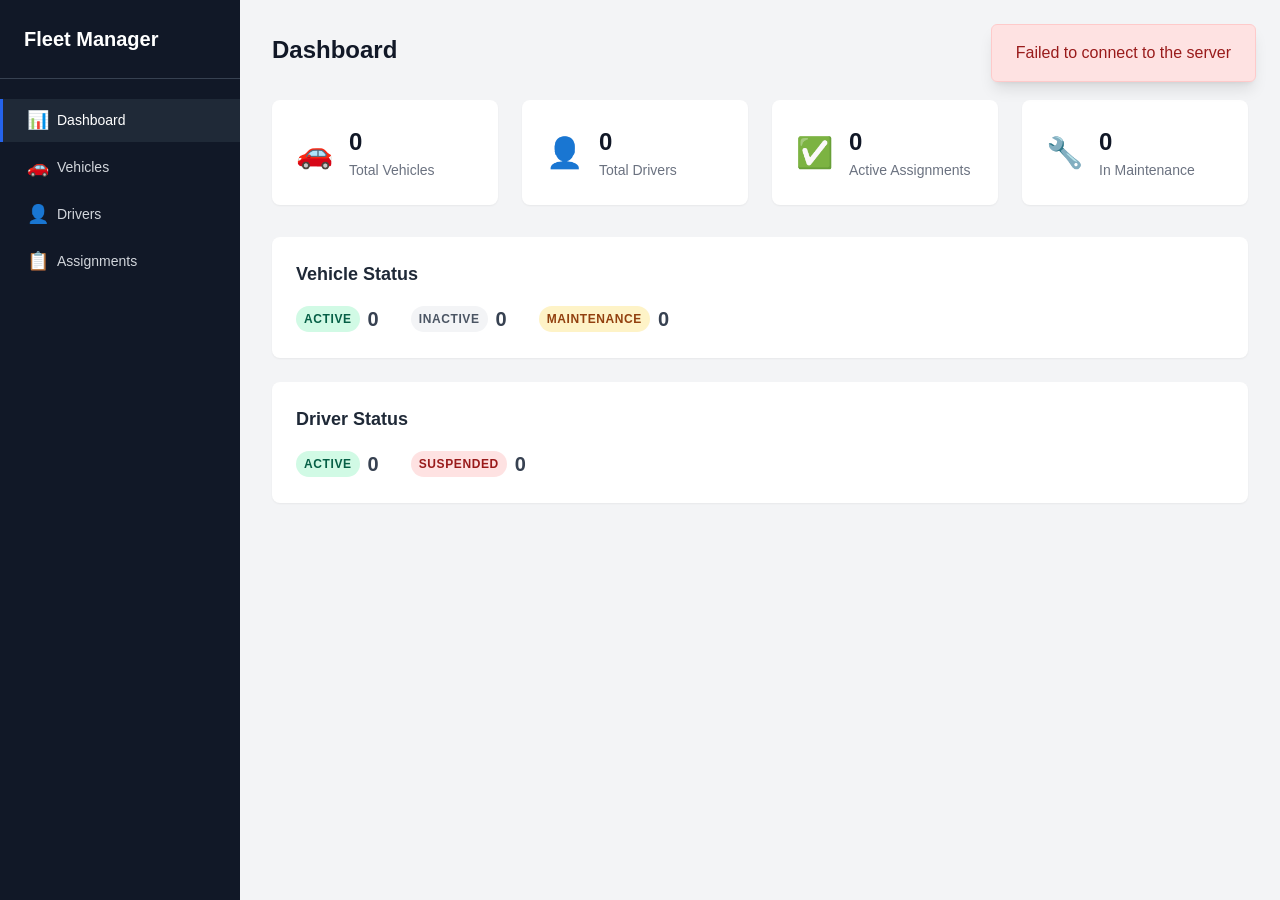
==== frontend/index.html @ 661cec39 "all functionallity with tests" ====
<!DOCTYPE html>
<html lang="en">
<head>
  <meta charset="UTF-8">
  <meta name="viewport" content="width=device-width, initial-scale=1.0">
  <title>Fleet Management - Dashboard</title>
  <link rel="stylesheet" href="css/main.css">
  <link rel="stylesheet" href="css/components.css">
</head>
<body>
  <div class="app-container">
    <!-- Navigation -->
    <nav class="sidebar" role="navigation" aria-label="Main navigation">
      <div class="sidebar-header">
        <h1 class="logo">Fleet Manager</h1>
      </div>
      <ul class="nav-menu">
        <li class="nav-item">
          <a href="index.html" class="nav-link active" aria-current="page">
            <span class="nav-icon" aria-hidden="true">📊</span>
            <span class="nav-text">Dashboard</span>
          </a>
        </li>
        <li class="nav-item">
          <a href="vehicles.html" class="nav-link">
            <span class="nav-icon" aria-hidden="true">🚗</span>
            <span class="nav-text">Vehicles</span>
          </a>
        </li>
        <li class="nav-item">
          <a href="drivers.html" class="nav-link">
            <span class="nav-icon" aria-hidden="true">👤</span>
            <span class="nav-text">Drivers</span>
          </a>
        </li>
        <li class="nav-item">
          <a href="assignments.html" class="nav-link">
            <span class="nav-icon" aria-hidden="true">📋</span>
            <span class="nav-text">Assignments</span>
          </a>
        </li>
      </ul>
    </nav>

    <!-- Main Content -->
    <main class="main-content" role="main">
      <header class="page-header">
        <h2 class="page-title">Dashboard</h2>
      </header>

      <!-- Stats Cards -->
      <section class="stats-grid" aria-label="Fleet statistics">
        <article class="stat-card">
          <div class="stat-icon" aria-hidden="true">🚗</div>
          <div class="stat-content">
            <span class="stat-value" id="vehicleCount">--</span>
            <span class="stat-label">Total Vehicles</span>
          </div>
        </article>

        <article class="stat-card">
          <div class="stat-icon" aria-hidden="true">👤</div>
          <div class="stat-content">
            <span class="stat-value" id="driverCount">--</span>
            <span class="stat-label">Total Drivers</span>
          </div>
        </article>

        <article class="stat-card">
          <div class="stat-icon" aria-hidden="true">✅</div>
          <div class="stat-content">
            <span class="stat-value" id="activeAssignments">--</span>
            <span class="stat-label">Active Assignments</span>
          </div>
        </article>

        <article class="stat-card">
          <div class="stat-icon" aria-hidden="true">🔧</div>
          <div class="stat-content">
            <span class="stat-value" id="maintenanceCount">--</span>
            <span class="stat-label">In Maintenance</span>
          </div>
        </article>
      </section>

      <!-- Status Breakdown -->
      <section class="dashboard-section">
        <h3 class="section-title">Vehicle Status</h3>
        <div class="status-grid" id="vehicleStatusGrid">
          <div class="status-item">
            <span class="status-badge status-active">Active</span>
            <span class="status-count" id="vehiclesActive">--</span>
          </div>
          <div class="status-item">
            <span class="status-badge status-inactive">Inactive</span>
            <span class="status-count" id="vehiclesInactive">--</span>
          </div>
          <div class="status-item">
            <span class="status-badge status-maintenance">Maintenance</span>
            <span class="status-count" id="vehiclesMaintenance">--</span>
          </div>
        </div>
      </section>

      <section class="dashboard-section">
        <h3 class="section-title">Driver Status</h3>
        <div class="status-grid" id="driverStatusGrid">
          <div class="status-item">
            <span class="status-badge status-active">Active</span>
            <span class="status-count" id="driversActive">--</span>
          </div>
          <div class="status-item">
            <span class="status-badge status-suspended">Suspended</span>
            <span class="status-count" id="driversSuspended">--</span>
          </div>
        </div>
      </section>
    </main>
  </div>

  <script type="module" src="js/main.js"></script>
  <script type="module" src="js/pages/dashboard.js"></script>
</body>
</html>
---- frontend/css/main.css ----
/**
 * Fleet Management - Main Styles
 * CSS Custom Properties and Global Styles
 */

/* ================================
   CSS Custom Properties (Theming)
   ================================ */
:root {
  /* Colors - Primary */
  --color-primary: #2563eb;
  --color-primary-dark: #1d4ed8;
  --color-primary-light: #3b82f6;

  /* Colors - Semantic */
  --color-success: #10b981;
  --color-warning: #f59e0b;
  --color-danger: #ef4444;
  --color-info: #06b6d4;

  /* Colors - Neutral */
  --color-white: #ffffff;
  --color-gray-50: #f9fafb;
  --color-gray-100: #f3f4f6;
  --color-gray-200: #e5e7eb;
  --color-gray-300: #d1d5db;
  --color-gray-400: #9ca3af;
  --color-gray-500: #6b7280;
  --color-gray-600: #4b5563;
  --color-gray-700: #374151;
  --color-gray-800: #1f2937;
  --color-gray-900: #111827;

  /* Typography */
  --font-family: -apple-system, BlinkMacSystemFont, 'Segoe UI', Roboto, Oxygen, Ubuntu, sans-serif;
  --font-size-xs: 0.75rem;
  --font-size-sm: 0.875rem;
  --font-size-base: 1rem;
  --font-size-lg: 1.125rem;
  --font-size-xl: 1.25rem;
  --font-size-2xl: 1.5rem;
  --font-size-3xl: 1.875rem;

  /* Spacing */
  --spacing-xs: 0.25rem;
  --spacing-sm: 0.5rem;
  --spacing-md: 1rem;
  --spacing-lg: 1.5rem;
  --spacing-xl: 2rem;
  --spacing-2xl: 3rem;

  /* Border Radius */
  --radius-sm: 0.25rem;
  --radius-md: 0.375rem;
  --radius-lg: 0.5rem;
  --radius-xl: 0.75rem;
  --radius-full: 9999px;

  /* Shadows */
  --shadow-sm: 0 1px 2px 0 rgb(0 0 0 / 0.05);
  --shadow-md: 0 4px 6px -1px rgb(0 0 0 / 0.1), 0 2px 4px -2px rgb(0 0 0 / 0.1);
  --shadow-lg: 0 10px 15px -3px rgb(0 0 0 / 0.1), 0 4px 6px -4px rgb(0 0 0 / 0.1);

  /* Transitions */
  --transition-fast: 150ms ease;
  --transition-base: 200ms ease;
  --transition-slow: 300ms ease;

  /* Layout */
  --sidebar-width: 240px;
  --header-height: 64px;
}

/* ================================
   Reset & Base Styles
   ================================ */
*,
*::before,
*::after {
  box-sizing: border-box;
  margin: 0;
  padding: 0;
}

html {
  font-size: 16px;
  -webkit-font-smoothing: antialiased;
  -moz-osx-font-smoothing: grayscale;
}

body {
  font-family: var(--font-family);
  font-size: var(--font-size-base);
  line-height: 1.5;
  color: var(--color-gray-800);
  background-color: var(--color-gray-100);
}

/* ================================
   Layout
   ================================ */
.app-container {
  display: flex;
  min-height: 100vh;
}

.main-content {
  flex: 1;
  margin-left: var(--sidebar-width);
  padding: var(--spacing-xl);
  max-width: calc(100vw - var(--sidebar-width));
}

/* ================================
   Sidebar Navigation
   ================================ */
.sidebar {
  position: fixed;
  top: 0;
  left: 0;
  width: var(--sidebar-width);
  height: 100vh;
  background-color: var(--color-gray-900);
  color: var(--color-white);
  display: flex;
  flex-direction: column;
  z-index: 100;
}

.sidebar-header {
  padding: var(--spacing-lg);
  border-bottom: 1px solid var(--color-gray-700);
}

.logo {
  font-size: var(--font-size-xl);
  font-weight: 700;
  color: var(--color-white);
}

.nav-menu {
  list-style: none;
  padding: var(--spacing-md) 0;
}

.nav-item {
  margin: var(--spacing-xs) 0;
}

.nav-link {
  display: flex;
  align-items: center;
  gap: var(--spacing-sm);
  padding: var(--spacing-sm) var(--spacing-lg);
  color: var(--color-gray-300);
  text-decoration: none;
  transition: background-color var(--transition-fast), color var(--transition-fast);
  border-left: 3px solid transparent;
}

.nav-link:hover {
  background-color: var(--color-gray-800);
  color: var(--color-white);
}

.nav-link.active {
  background-color: var(--color-gray-800);
  color: var(--color-white);
  border-left-color: var(--color-primary);
}

.nav-icon {
  font-size: var(--font-size-lg);
}

.nav-text {
  font-size: var(--font-size-sm);
  font-weight: 500;
}

/* ================================
   Page Header
   ================================ */
.page-header {
  display: flex;
  justify-content: space-between;
  align-items: center;
  margin-bottom: var(--spacing-xl);
}

.page-title {
  font-size: var(--font-size-2xl);
  font-weight: 600;
  color: var(--color-gray-900);
}

/* ================================
   Stats Grid (Dashboard)
   ================================ */
.stats-grid {
  display: grid;
  grid-template-columns: repeat(auto-fit, minmax(200px, 1fr));
  gap: var(--spacing-lg);
  margin-bottom: var(--spacing-xl);
}

.stat-card {
  background-color: var(--color-white);
  border-radius: var(--radius-lg);
  padding: var(--spacing-lg);
  box-shadow: var(--shadow-sm);
  display: flex;
  align-items: center;
  gap: var(--spacing-md);
}

.stat-icon {
  font-size: var(--font-size-3xl);
}

.stat-content {
  display: flex;
  flex-direction: column;
}

.stat-value {
  font-size: var(--font-size-2xl);
  font-weight: 700;
  color: var(--color-gray-900);
}

.stat-label {
  font-size: var(--font-size-sm);
  color: var(--color-gray-500);
}

/* ================================
   Dashboard Sections
   ================================ */
.dashboard-section {
  background-color: var(--color-white);
  border-radius: var(--radius-lg);
  padding: var(--spacing-lg);
  box-shadow: var(--shadow-sm);
  margin-bottom: var(--spacing-lg);
}

.section-title {
  font-size: var(--font-size-lg);
  font-weight: 600;
  color: var(--color-gray-800);
  margin-bottom: var(--spacing-md);
}

.status-grid {
  display: flex;
  gap: var(--spacing-xl);
  flex-wrap: wrap;
}

.status-item {
  display: flex;
  align-items: center;
  gap: var(--spacing-sm);
}

.status-count {
  font-size: var(--font-size-xl);
  font-weight: 600;
  color: var(--color-gray-700);
}

/* ================================
   Filters Bar
   ================================ */
.filters-bar {
  display: flex;
  gap: var(--spacing-lg);
  margin-bottom: var(--spacing-lg);
  flex-wrap: wrap;
}

.filter-group {
  display: flex;
  align-items: center;
  gap: var(--spacing-sm);
}

.filter-label {
  font-size: var(--font-size-sm);
  font-weight: 500;
  color: var(--color-gray-600);
}

.filter-select {
  padding: var(--spacing-sm) var(--spacing-md);
  border: 1px solid var(--color-gray-300);
  border-radius: var(--radius-md);
  font-size: var(--font-size-sm);
  background-color: var(--color-white);
  cursor: pointer;
}

/* ================================
   Pagination
   ================================ */
.pagination {
  display: flex;
  justify-content: center;
  align-items: center;
  gap: var(--spacing-md);
  margin-top: var(--spacing-lg);
}

.pagination-info {
  font-size: var(--font-size-sm);
  color: var(--color-gray-600);
}

/* ================================
   Responsive Design
   ================================ */
@media (max-width: 1024px) {
  :root {
    --sidebar-width: 200px;
  }
}

@media (max-width: 768px) {
  .sidebar {
    transform: translateX(-100%);
    transition: transform var(--transition-base);
  }

  .sidebar.open {
    transform: translateX(0);
  }

  .main-content {
    margin-left: 0;
    max-width: 100vw;
    padding: var(--spacing-md);
  }

  .stats-grid {
    grid-template-columns: repeat(2, 1fr);
  }

  .page-header {
    flex-direction: column;
    align-items: flex-start;
    gap: var(--spacing-md);
  }
}

@media (max-width: 480px) {
  .stats-grid {
    grid-template-columns: 1fr;
  }
}
---- frontend/css/components.css ----
/**
 * Fleet Management - Component Styles
 * Reusable UI components: buttons, tables, modals, forms, badges
 */

/* ================================
   Buttons
   ================================ */
.btn {
  display: inline-flex;
  align-items: center;
  justify-content: center;
  gap: var(--spacing-xs);
  padding: var(--spacing-sm) var(--spacing-md);
  font-size: var(--font-size-sm);
  font-weight: 500;
  border-radius: var(--radius-md);
  border: 1px solid transparent;
  cursor: pointer;
  transition: all var(--transition-fast);
  text-decoration: none;
}

.btn:disabled {
  opacity: 0.5;
  cursor: not-allowed;
}

.btn:focus {
  outline: 2px solid var(--color-primary);
  outline-offset: 2px;
}

.btn-primary {
  background-color: var(--color-primary);
  color: var(--color-white);
}

.btn-primary:hover:not(:disabled) {
  background-color: var(--color-primary-dark);
}

.btn-secondary {
  background-color: var(--color-white);
  color: var(--color-gray-700);
  border-color: var(--color-gray-300);
}

.btn-secondary:hover:not(:disabled) {
  background-color: var(--color-gray-50);
}

.btn-danger {
  background-color: var(--color-danger);
  color: var(--color-white);
}

.btn-danger:hover:not(:disabled) {
  background-color: #dc2626;
}

.btn-warning {
  background-color: var(--color-warning);
  color: var(--color-white);
}

.btn-warning:hover:not(:disabled) {
  background-color: #d97706;
}

.btn-sm {
  padding: var(--spacing-xs) var(--spacing-sm);
  font-size: var(--font-size-xs);
}

.btn-icon {
  padding: var(--spacing-xs);
  background: none;
  border: none;
  color: var(--color-gray-500);
  cursor: pointer;
}

.btn-icon:hover {
  color: var(--color-gray-700);
}

/* ================================
   Data Tables
   ================================ */
.table-container {
  background-color: var(--color-white);
  border-radius: var(--radius-lg);
  box-shadow: var(--shadow-sm);
  overflow: hidden;
}

.data-table {
  width: 100%;
  border-collapse: collapse;
}

.data-table th,
.data-table td {
  padding: var(--spacing-md);
  text-align: left;
  border-bottom: 1px solid var(--color-gray-200);
}

.data-table th {
  background-color: var(--color-gray-50);
  font-size: var(--font-size-sm);
  font-weight: 600;
  color: var(--color-gray-600);
  text-transform: uppercase;
  letter-spacing: 0.05em;
}

.data-table td {
  font-size: var(--font-size-sm);
  color: var(--color-gray-700);
}

.data-table tbody tr:hover {
  background-color: var(--color-gray-50);
}

.data-table .loading-row td {
  text-align: center;
  padding: var(--spacing-xl);
  color: var(--color-gray-500);
}

.data-table .empty-row td {
  text-align: center;
  padding: var(--spacing-xl);
  color: var(--color-gray-400);
}

.data-table .actions-cell {
  display: flex;
  gap: var(--spacing-xs);
}

/* Responsive table */
@media (max-width: 768px) {
  .table-container {
    overflow-x: auto;
  }

  .data-table {
    min-width: 600px;
  }
}

/* ================================
   Status Badges
   ================================ */
.status-badge {
  display: inline-flex;
  align-items: center;
  padding: var(--spacing-xs) var(--spacing-sm);
  font-size: var(--font-size-xs);
  font-weight: 600;
  text-transform: uppercase;
  letter-spacing: 0.05em;
  border-radius: var(--radius-full);
}

.status-active {
  background-color: #d1fae5;
  color: #065f46;
}

.status-inactive {
  background-color: #f3f4f6;
  color: #4b5563;
}

.status-maintenance {
  background-color: #fef3c7;
  color: #92400e;
}

.status-suspended {
  background-color: #fee2e2;
  color: #991b1b;
}

.status-closed {
  background-color: #e5e7eb;
  color: #374151;
}

/* ================================
   Modals
   ================================ */
.modal {
  position: fixed;
  inset: 0;
  display: flex;
  align-items: center;
  justify-content: center;
  z-index: 1000;
}

.modal[hidden] {
  display: none;
}

.modal-overlay {
  position: absolute;
  inset: 0;
  background-color: rgba(0, 0, 0, 0.5);
}

.modal-content {
  position: relative;
  background-color: var(--color-white);
  border-radius: var(--radius-xl);
  box-shadow: var(--shadow-lg);
  width: 100%;
  max-width: 500px;
  max-height: 90vh;
  overflow-y: auto;
  margin: var(--spacing-md);
}

.modal-sm {
  max-width: 400px;
}

.modal-lg {
  max-width: 700px;
}

.modal-header {
  display: flex;
  justify-content: space-between;
  align-items: center;
  padding: var(--spacing-lg);
  border-bottom: 1px solid var(--color-gray-200);
}

.modal-title {
  font-size: var(--font-size-lg);
  font-weight: 600;
  color: var(--color-gray-900);
}

.modal-close {
  background: none;
  border: none;
  font-size: var(--font-size-2xl);
  color: var(--color-gray-400);
  cursor: pointer;
  padding: 0;
  line-height: 1;
}

.modal-close:hover {
  color: var(--color-gray-600);
}

.modal-body {
  padding: var(--spacing-lg);
}

.modal-footer {
  display: flex;
  justify-content: flex-end;
  gap: var(--spacing-sm);
  padding: var(--spacing-lg);
  border-top: 1px solid var(--color-gray-200);
}

/* ================================
   Forms
   ================================ */
.form-group {
  margin-bottom: var(--spacing-md);
}

.form-row {
  display: grid;
  grid-template-columns: repeat(2, 1fr);
  gap: var(--spacing-md);
}

@media (max-width: 480px) {
  .form-row {
    grid-template-columns: 1fr;
  }
}

.form-label {
  display: block;
  margin-bottom: var(--spacing-xs);
  font-size: var(--font-size-sm);
  font-weight: 500;
  color: var(--color-gray-700);
}

.form-input,
.form-select,
.form-textarea {
  width: 100%;
  padding: var(--spacing-sm) var(--spacing-md);
  font-size: var(--font-size-base);
  border: 1px solid var(--color-gray-300);
  border-radius: var(--radius-md);
  background-color: var(--color-white);
  transition: border-color var(--transition-fast), box-shadow var(--transition-fast);
}

.form-input:focus,
.form-select:focus,
.form-textarea:focus {
  outline: none;
  border-color: var(--color-primary);
  box-shadow: 0 0 0 3px rgba(37, 99, 235, 0.1);
}

.form-input:invalid:not(:placeholder-shown),
.form-input.error {
  border-color: var(--color-danger);
}

.form-textarea {
  resize: vertical;
  min-height: 80px;
}

.form-help {
  display: block;
  margin-top: var(--spacing-xs);
  font-size: var(--font-size-xs);
  color: var(--color-gray-500);
}

.form-error {
  display: block;
  margin-top: var(--spacing-xs);
  font-size: var(--font-size-xs);
  color: var(--color-danger);
}

/* ================================
   Alerts / Toasts
   ================================ */
.alert {
  padding: var(--spacing-md);
  border-radius: var(--radius-md);
  margin-bottom: var(--spacing-md);
}

.alert-success {
  background-color: #d1fae5;
  color: #065f46;
  border: 1px solid #a7f3d0;
}

.alert-error {
  background-color: #fee2e2;
  color: #991b1b;
  border: 1px solid #fecaca;
}

.alert-warning {
  background-color: #fef3c7;
  color: #92400e;
  border: 1px solid #fde68a;
}

.alert-info {
  background-color: #e0f2fe;
  color: #075985;
  border: 1px solid #bae6fd;
}

/* Toast container */
.toast-container {
  position: fixed;
  top: var(--spacing-lg);
  right: var(--spacing-lg);
  z-index: 1100;
  display: flex;
  flex-direction: column;
  gap: var(--spacing-sm);
}

.toast {
  padding: var(--spacing-md) var(--spacing-lg);
  border-radius: var(--radius-md);
  box-shadow: var(--shadow-lg);
  animation: slideIn 0.3s ease;
}

@keyframes slideIn {
  from {
    transform: translateX(100%);
    opacity: 0;
  }
  to {
    transform: translateX(0);
    opacity: 1;
  }
}

/* ================================
   Utilities
   ================================ */
.text-muted {
  color: var(--color-gray-500);
  font-size: var(--font-size-sm);
}

.text-center {
  text-align: center;
}

.sr-only {
  position: absolute;
  width: 1px;
  height: 1px;
  padding: 0;
  margin: -1px;
  overflow: hidden;
  clip: rect(0, 0, 0, 0);
  white-space: nowrap;
  border: 0;
}

/* Loading spinner */
.spinner {
  display: inline-block;
  width: 20px;
  height: 20px;
  border: 2px solid var(--color-gray-300);
  border-top-color: var(--color-primary);
  border-radius: 50%;
  animation: spin 0.8s linear infinite;
}

@keyframes spin {
  to {
    transform: rotate(360deg);
  }
}
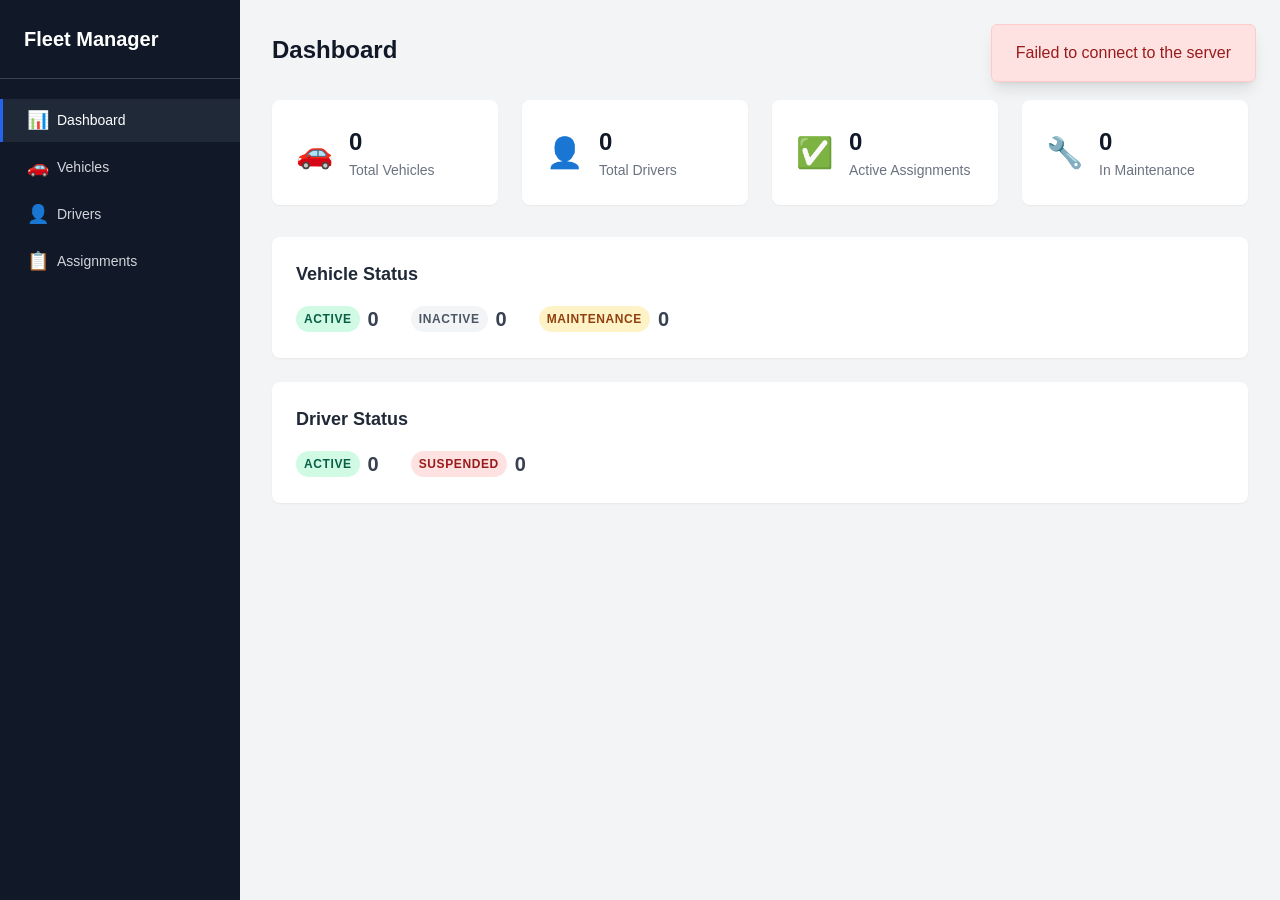
==== commit 17f0b5da: "final docs and evaluation" ====
--- a/frontend/index.html
+++ b/frontend/index.html
@@ -8,6 +8,7 @@
   <link rel="stylesheet" href="css/components.css">
 </head>
 <body>
+  <a href="#main-content" class="skip-link">Skip to main content</a>
   <div class="app-container">
     <!-- Navigation -->
     <nav class="sidebar" role="navigation" aria-label="Main navigation">
@@ -43,7 +44,7 @@
     </nav>
 
     <!-- Main Content -->
-    <main class="main-content" role="main">
+    <main id="main-content" class="main-content" role="main">
       <header class="page-header">
         <h2 class="page-title">Dashboard</h2>
       </header>
--- a/frontend/css/main.css
+++ b/frontend/css/main.css
@@ -97,6 +97,29 @@
 }
 
 /* ================================
+   Accessibility - Skip Link
+   ================================ */
+.skip-link {
+  position: absolute;
+  top: -40px;
+  left: 0;
+  background: var(--color-primary);
+  color: var(--color-white);
+  padding: var(--spacing-sm) var(--spacing-md);
+  z-index: 100;
+  text-decoration: none;
+  font-weight: 500;
+  border-radius: 0 0 var(--radius-md) 0;
+  transition: top var(--transition-fast);
+}
+
+.skip-link:focus {
+  top: 0;
+  outline: 2px solid var(--color-primary-dark);
+  outline-offset: 2px;
+}
+
+/* ================================
    Layout
    ================================ */
 .app-container {
